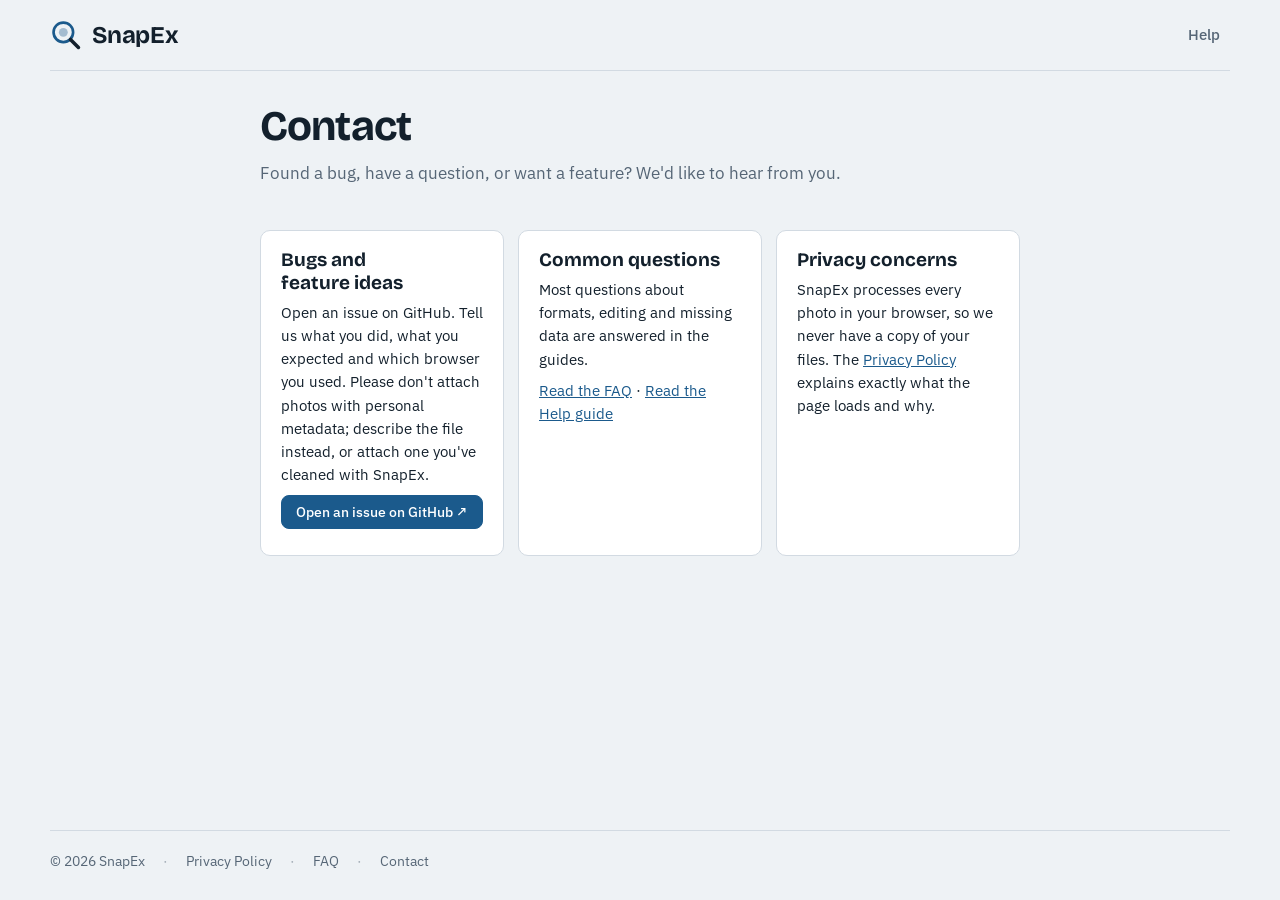
==== contact.html @ 40f89abc "Restructure site: landing page, Help, FAQ, Privacy and Contact pages - Landing with Upload file / Lo" ====
<!doctype html>
<html lang="en">
<head>
<meta charset="utf-8">
<meta name="viewport" content="width=device-width, initial-scale=1, viewport-fit=cover">
<title>Contact — SnapEx</title>
<meta name="description" content="Report a bug, ask a question or suggest a feature for SnapEx.">
<meta name="theme-color" content="#1B5A8C">
<link rel="icon" href="favicon.svg" type="image/svg+xml">
<link rel="preconnect" href="https://fonts.googleapis.com">
<link rel="stylesheet" href="https://fonts.googleapis.com/css2?family=Bricolage+Grotesque:opsz,wght@12..96,500;12..96,700&family=IBM+Plex+Sans:wght@400;500;600&family=IBM+Plex+Mono:wght@400;500&display=swap">
<link rel="stylesheet" href="styles.css">
</head>
<body>
<header class="top wrap">
  <a class="brand" href="/" aria-label="SnapEx home">
    <svg class="mark" viewBox="0 0 36 36" aria-hidden="true"><circle cx="15" cy="15" r="11" fill="none" stroke="var(--accent)" stroke-width="3"/><circle cx="15" cy="15" r="5" fill="var(--accent)" opacity=".35"/><path d="M23 23l9 9" stroke="var(--ink)" stroke-width="4" stroke-linecap="round"/></svg>
    <span>SnapEx</span>
  </a>
  <nav class="nav"><a href="/help">Help</a></nav>
</header>

<main class="wrap narrow doc">
  <h1>Contact</h1>
  <p class="lede">Found a bug, have a question, or want a feature? We'd like to hear from you.</p>

  <div class="cards">
    <div class="card">
      <h2>Bugs and feature ideas</h2>
      <p>Open an issue on GitHub. Tell us what you did, what you expected and which browser you used. Please don't attach photos with personal metadata; describe the file instead, or attach one you've cleaned with SnapEx.</p>
      <p><a class="btn primary" href="https://github.com/AlexPhilip01/snapex/issues/new" target="_blank" rel="noopener">Open an issue on GitHub ↗</a></p>
    </div>
    <div class="card">
      <h2>Common questions</h2>
      <p>Most questions about formats, editing and missing data are answered in the guides.</p>
      <p><a href="/faq">Read the FAQ</a> · <a href="/help">Read the Help guide</a></p>
    </div>
    <div class="card">
      <h2>Privacy concerns</h2>
      <p>SnapEx processes every photo in your browser, so we never have a copy of your files. The <a href="/privacy">Privacy Policy</a> explains exactly what the page loads and why.</p>
    </div>
  </div>
</main>

<footer class="foot wrap">
  <span>© 2026 SnapEx</span>
  <span class="sep">·</span><a href="/privacy">Privacy Policy</a>
  <span class="sep">·</span><a href="/faq">FAQ</a>
  <span class="sep">·</span><a href="/contact" aria-current="page">Contact</a>
</footer>
</body>
</html>
---- styles.css ----
/* SnapEx — shared styles for every page.
   Palette: cool lab-grey paper, cyanotype blue accent, camera-LCD readout. */
:root{
  --paper:#EEF2F5; --surface:#FFFFFF; --sunk:#E3E9EE; --ink:#13202C; --muted:#566676; --line:#D2DAE2;
  --accent:#1B5A8C; --accent-ink:#FFFFFF; --accent-soft:#DCEAF6;
  --warn:#9A4A08; --warn-bg:#FCEEDD; --ok:#1C6E48; --ok-bg:#DFF2E8;
  --high:#A32222; --high-bg:#FBE4E4; --med:#9A4A08; --med-bg:#FCEEDD; --low:#3E5568; --low-bg:#E6ECF1;
  --lcd:#13202C; --lcd-ink:#E9F1F7; --lcd-dim:#8EA3B5;
  --f-display:"Bricolage Grotesque", "Avenir Next", "Segoe UI", system-ui, sans-serif;
  --f-body:"IBM Plex Sans", "Segoe UI", system-ui, -apple-system, sans-serif;
  --f-mono:"IBM Plex Mono", ui-monospace, "SFMono-Regular", Menlo, Consolas, monospace;
  --r:10px;
  color-scheme:light;
}
@media (prefers-color-scheme: dark){:root{
  --paper:#0D141B; --surface:#151F29; --sunk:#1B2733; --ink:#E2E9EF; --muted:#90A1B1; --line:#263543;
  --accent:#73B4E9; --accent-ink:#071420; --accent-soft:#18324A;
  --warn:#F2A660; --warn-bg:#2C1E10; --ok:#63C996; --ok-bg:#122A1F;
  --high:#F28B8B; --high-bg:#341616; --med:#F2A660; --med-bg:#2C1E10; --low:#A9BCCC; --low-bg:#1E2B37;
  --lcd:#070C11; --lcd-ink:#E9F1F7; --lcd-dim:#7D92A4; color-scheme:dark;
}}
*{box-sizing:border-box}
[hidden]{display:none!important}
img{max-width:100%}
html,body{min-height:100%}
body{margin:0;background:var(--paper);color:var(--ink);font:15px/1.55 var(--f-body);display:flex;flex-direction:column;min-height:100vh;
  padding-left:max(16px, env(safe-area-inset-left, 0px));padding-right:max(16px, env(safe-area-inset-right, 0px));padding-block:env(safe-area-inset-top, 0px) 0}
main{flex:1}
.wrap{max-width:1180px;margin:0 auto;width:100%}
.narrow{max-width:760px}
a{color:var(--accent)}
button,input,textarea{font:inherit;color:inherit}
:focus-visible{outline:2px solid var(--accent);outline-offset:2px}

/* header & footer */
.top{display:flex;align-items:center;justify-content:space-between;gap:12px 24px;padding-block:18px;border-bottom:1px solid var(--line);margin-bottom:32px}
.brand{display:flex;align-items:center;gap:10px;text-decoration:none;color:var(--ink);min-width:0}
.mark{width:32px;height:32px;flex:none}
.brand span{font:700 24px/1 var(--f-display);letter-spacing:-.01em}
.nav{display:flex;gap:4px}
.nav a{color:var(--muted);text-decoration:none;font-weight:500;font-size:14.5px;padding:6px 10px;border-radius:6px}
.nav a:hover,.nav a[aria-current="page"]{color:var(--ink);background:var(--sunk)}
.foot{margin-top:56px;padding-block:20px 28px;border-top:1px solid var(--line);color:var(--muted);font-size:13.5px;display:flex;flex-wrap:wrap;gap:6px 18px;align-items:center}
.foot a{color:var(--muted);text-decoration:none}
.foot a:hover{color:var(--ink);text-decoration:underline}
.foot .sep{opacity:.5}

/* buttons */
.btn{display:inline-flex;align-items:center;gap:8px;border:1px solid var(--line);background:var(--surface);border-radius:8px;padding:8px 14px;font-weight:500;font-size:14px;cursor:pointer;line-height:1.2;text-decoration:none;color:var(--ink)}
.btn:hover{border-color:var(--accent)}
.btn.primary{background:var(--accent);color:var(--accent-ink);border-color:var(--accent)}
.btn.primary:hover{filter:brightness(1.08)}
.btn.danger{color:var(--warn)}
.btn.ghost{background:transparent}
.btn:disabled{opacity:.45;cursor:not-allowed}
.btn svg{width:16px;height:16px;flex:none}
@media (prefers-reduced-motion: no-preference){.btn,.drop,.feature{transition:border-color .15s, box-shadow .15s, filter .15s, background-color .15s}}

/* landing */
.hero{max-width:760px;margin:8px auto 28px;text-align:center}
.hero h1{font:700 clamp(30px,5vw,46px)/1.08 var(--f-display);letter-spacing:-.02em;margin:0 0 14px;text-wrap:balance}
.hero p{margin:0 auto;color:var(--muted);font-size:17px;max-width:58ch;text-wrap:balance}
.loader{max-width:760px;margin:0 auto;background:var(--surface);border:1px solid var(--line);border-radius:14px;padding:8px}
.tabs{display:flex;gap:4px;padding:4px;background:var(--sunk);border-radius:10px;margin-bottom:8px}
.tabs button{flex:1;border:0;background:transparent;border-radius:7px;padding:9px 12px;font-weight:600;font-size:14px;color:var(--muted);cursor:pointer}
.tabs button[aria-selected="true"]{background:var(--surface);color:var(--ink);box-shadow:0 1px 2px #0000001a}
.drop{display:grid;place-items:center;text-align:center;gap:6px;min-height:260px;border:2px dashed var(--line);border-radius:10px;padding:32px 20px;cursor:pointer}
.drop:hover,.drop.drag{border-color:var(--accent);background:var(--accent-soft)}
.drop svg{width:44px;height:44px;color:var(--accent)}
.drop h2{margin:6px 0 0;font:700 22px var(--f-display)}
.drop p{margin:0;color:var(--muted)}
.drop small{color:var(--muted);font-size:12.5px;margin-top:6px}
.urlpane{min-height:260px;display:flex;flex-direction:column;justify-content:center;gap:12px;padding:24px 20px}
.urlpane label{font-weight:600}
.urlrow{display:flex;gap:8px;flex-wrap:wrap}
.urlrow input{flex:1 1 260px;min-width:0;border:1px solid var(--line);background:var(--paper);border-radius:8px;padding:10px 12px}
.sample{text-align:center;margin:14px 0 0;font-size:14px;color:var(--muted)}
.linkbtn{border:0;background:none;padding:0;color:var(--accent);font-weight:600;cursor:pointer;text-decoration:underline;text-underline-offset:2px}
.features{max-width:960px;margin:40px auto 0;display:grid;grid-template-columns:repeat(3,minmax(0,1fr));gap:16px}
@media (max-width:760px){.features{grid-template-columns:minmax(0,1fr)}}
.feature{background:var(--surface);border:1px solid var(--line);border-radius:var(--r);padding:20px}
.feature svg{width:28px;height:28px;color:var(--accent)}
.feature h3{margin:10px 0 4px;font:700 18px var(--f-display)}
.feature p{margin:0;color:var(--muted);font-size:14.5px}

/* workspace */
.workbar{display:flex;flex-wrap:wrap;align-items:center;justify-content:space-between;gap:10px;margin-bottom:20px}
.workbar h1{margin:0;font:700 22px var(--f-display)}
.bench{display:grid;grid-template-columns:minmax(0,340px) minmax(0,1fr);gap:28px;align-items:start}
@media (max-width:860px){.bench{grid-template-columns:minmax(0,1fr)}}
.side{display:flex;flex-direction:column;gap:16px;position:sticky;top:calc(env(safe-area-inset-top, 0px) + 16px)}
@media (max-width:860px){.side{position:static}}
.detail{display:flex;flex-direction:column;gap:18px;min-width:0}
.print{margin:0;background:var(--surface);border:1px solid var(--line);border-radius:var(--r);padding:10px}
.frame{aspect-ratio:4/3;max-width:100%;background:var(--sunk);border-radius:6px;display:grid;place-items:center;overflow:hidden}
.frame img{width:100%;height:100%;object-fit:contain}
.noprev{color:var(--muted);font-size:13px;padding:16px;text-align:center}
.print figcaption{display:flex;align-items:center;gap:8px;padding:10px 4px 2px;min-width:0}
.fname{font:500 13.5px var(--f-mono);overflow:hidden;text-overflow:ellipsis;white-space:nowrap;min-width:0}
.tag{flex:none;font:600 10.5px/1 var(--f-body);letter-spacing:.08em;text-transform:uppercase;padding:4px 7px;border-radius:4px;background:var(--accent-soft);color:var(--accent)}
.facts{display:grid;grid-template-columns:auto 1fr;gap:6px 14px;margin:0;padding:14px 16px;background:var(--surface);border:1px solid var(--line);border-radius:var(--r);font-size:13.5px}
.facts dt{color:var(--muted)}
.facts dd{margin:0;font-family:var(--f-mono);font-variant-numeric:tabular-nums;text-align:right;min-width:0;overflow-wrap:anywhere}
.actions{display:flex;flex-wrap:wrap;gap:8px}
.actions .btn{flex:1 1 140px;justify-content:center}
.note{font-size:13px;color:var(--muted);margin:0}
.status{font-size:13.5px;padding:10px 12px;border-radius:8px;background:var(--ok-bg);color:var(--ok)}
.status.warn{background:var(--warn-bg);color:var(--warn)}
.check{display:flex;gap:8px;align-items:center;font-size:14px}
.panel{background:var(--surface);border:1px solid var(--line);border-radius:var(--r);padding:16px;display:flex;flex-direction:column;gap:12px}
.panel h2{margin:0;font:700 17px var(--f-display)}
.editor{border-color:var(--accent)}
.field{display:flex;flex-direction:column;gap:4px}
.field label{font-size:12px;font-weight:600;letter-spacing:.04em;text-transform:uppercase;color:var(--muted)}
.field input{border:1px solid var(--line);background:var(--paper);border-radius:6px;padding:7px 10px;font-family:var(--f-mono);font-size:13.5px;width:100%}
.field input:invalid{border-color:var(--warn)}
.row2{display:grid;grid-template-columns:1fr 1fr;gap:10px}
@media (max-width:420px){.row2{grid-template-columns:1fr}}

/* LCD readout */
.lcd{background:var(--lcd);color:var(--lcd-ink);border-radius:14px;padding:18px 20px 16px}
.lcd-stats{display:grid;grid-template-columns:repeat(4,minmax(0,1fr))}
.stat{padding:2px 14px;border-left:1px solid #ffffff22;min-width:0}
.stat:first-child{border-left:0;padding-left:0}
.stat b{display:block;font:500 clamp(20px,3.4vw,32px)/1.1 var(--f-mono);font-variant-numeric:tabular-nums;white-space:nowrap;overflow:hidden;text-overflow:ellipsis}
.stat span{display:block;font-size:11px;letter-spacing:.12em;text-transform:uppercase;color:var(--lcd-dim);margin-top:4px}
@media (max-width:520px){.lcd-stats{grid-template-columns:repeat(2,minmax(0,1fr));row-gap:14px}.stat:nth-child(3){border-left:0;padding-left:0}}
.lcd-line{margin-top:16px;padding-top:12px;border-top:1px solid #ffffff22;display:flex;flex-wrap:wrap;gap:6px 22px;font-size:13.5px}
.lcd-line div{min-width:0}
.lcd-line em{font-style:normal;color:var(--lcd-dim);margin-right:6px}
.lcd.empty .stat b{color:var(--lcd-dim)}

/* privacy analysis */
.risk-head{display:flex;align-items:baseline;justify-content:space-between;gap:10px;flex-wrap:wrap}
.risk-score{font:600 13px/1 var(--f-body)!important;letter-spacing:0!important;text-transform:none!important;padding:6px 12px!important;border-radius:999px!important}
.risks{list-style:none;margin:0;padding:0;display:flex;flex-direction:column}
.risks li{display:grid;grid-template-columns:72px minmax(0,1fr);gap:12px;align-items:baseline;padding:9px 0;border-top:1px solid var(--line);font-size:14px}
.risks li:first-child{border-top:0}
.risks li span:last-child{min-width:0;overflow-wrap:anywhere}
.lvl{font:600 10.5px/1 var(--f-body);letter-spacing:.08em;text-transform:uppercase;padding:5px 0;border-radius:4px;text-align:center}
.lvl.high{background:var(--high-bg);color:var(--high)}
.lvl.medium{background:var(--med-bg);color:var(--med)}
.lvl.low{background:var(--low-bg);color:var(--low)}
.lvl.none{background:var(--ok-bg);color:var(--ok)}
.risks small{display:block;color:var(--muted);font-size:12.5px}

/* map & thumbnail */
.map{height:260px;border-radius:8px;overflow:hidden;background:var(--sunk);z-index:0}
.coords{display:flex;flex-wrap:wrap;gap:6px 16px;font:13px var(--f-mono);color:var(--muted)}
.thumbrow{display:flex;gap:16px;align-items:flex-start;flex-wrap:wrap}
.thumbbox{width:160px;max-width:100%;aspect-ratio:4/3;background:var(--sunk);border-radius:6px;display:grid;place-items:center;overflow:hidden;flex:none}
.thumbbox img{width:100%;height:100%;object-fit:contain}
.thumbinfo{flex:1 1 200px;min-width:0;display:flex;flex-direction:column;gap:10px}

/* tag tables */
.toolbar{display:flex;flex-wrap:wrap;gap:8px;align-items:center}
.search{flex:1 1 220px;position:relative;min-width:0}
.search input{width:100%;border:1px solid var(--line);background:var(--surface);border-radius:8px;padding:8px 12px 8px 34px}
.search svg{position:absolute;left:11px;top:50%;transform:translateY(-50%);width:15px;height:15px;color:var(--muted)}
.count{font:12.5px var(--f-mono);color:var(--muted)}
.group{background:var(--surface);border:1px solid var(--line);border-radius:var(--r);overflow:hidden}
.group summary{list-style:none;cursor:pointer;display:flex;align-items:baseline;gap:10px;padding:13px 16px}
.group summary::-webkit-details-marker{display:none}
.group summary h3{margin:0;font:700 16px var(--f-display)}
.group summary .src{font:12px var(--f-mono);color:var(--muted)}
.group summary .n{margin-left:auto;font:12px var(--f-mono);color:var(--muted)}
.group summary::after{content:"";width:8px;height:8px;border-right:1.5px solid var(--muted);border-bottom:1.5px solid var(--muted);transform:rotate(45deg) translateY(-3px);margin-left:4px}
.group[open] summary::after{transform:rotate(-135deg) translateY(-1px)}
.tbl{overflow-x:auto;border-top:1px solid var(--line)}
table{width:100%;border-collapse:collapse;font-size:13.5px}
td{padding:7px 16px;vertical-align:top;border-top:1px solid var(--line)}
tr:first-child td{border-top:0}
td.k{width:38%;color:var(--muted);overflow-wrap:anywhere}
td.v{font-family:var(--f-mono);font-size:13px;overflow-wrap:anywhere;white-space:pre-wrap}
.blank{padding:28px 20px;text-align:center;color:var(--muted);background:var(--surface);border:1px dashed var(--line);border-radius:var(--r)}
.blank strong{display:block;color:var(--ink);font:700 18px var(--f-display);margin-bottom:4px}

/* overlay & toast */
.overlay{position:fixed;inset:0;z-index:2000;display:grid;place-items:center;background:color-mix(in srgb, var(--paper) 82%, transparent);backdrop-filter:blur(3px)}
.overlay div{border:2px dashed var(--accent);border-radius:16px;padding:40px 48px;font:700 22px var(--f-display);color:var(--accent);background:var(--surface)}
.toast{position:fixed;left:50%;bottom:calc(20px + env(safe-area-inset-bottom, 0px));transform:translateX(-50%);z-index:2100;background:var(--ink);color:var(--paper);padding:10px 16px;border-radius:8px;font-size:14px;max-width:calc(100% - 32px)}

/* content pages */
.doc h1{font:700 clamp(30px,4.6vw,42px)/1.1 var(--f-display);letter-spacing:-.02em;margin:0 0 10px;text-wrap:balance}
.doc .lede{color:var(--muted);font-size:17px;margin:0 0 32px;max-width:62ch}
.doc h2{font:700 24px/1.2 var(--f-display);margin:40px 0 12px;padding-top:20px;border-top:1px solid var(--line);text-wrap:balance}
.doc h3{font:700 17px/1.3 var(--f-display);margin:24px 0 6px}
.doc p,.doc li{max-width:66ch}
.doc ul,.doc ol{padding-left:22px}
.doc li{margin:4px 0}
.doc code{font:13px var(--f-mono);background:var(--sunk);padding:1px 5px;border-radius:4px}
.toc{display:flex;flex-wrap:wrap;gap:8px;margin:0 0 8px;padding:0;list-style:none}
.toc a{display:inline-block;padding:5px 11px;border:1px solid var(--line);border-radius:999px;text-decoration:none;font-size:13.5px;color:var(--ink);background:var(--surface)}
.toc a:hover{border-color:var(--accent)}
.faq details{background:var(--surface);border:1px solid var(--line);border-radius:var(--r);margin:10px 0}
.faq summary{cursor:pointer;padding:14px 18px;font:700 17px/1.3 var(--f-display);list-style:none;display:flex;justify-content:space-between;gap:12px}
.faq summary::-webkit-details-marker{display:none}
.faq summary::after{content:"+";font:400 22px/1 var(--f-body);color:var(--muted)}
.faq details[open] summary::after{content:"–"}
.faq .ans{padding:0 18px 14px;color:var(--ink)}
.faq .ans p{margin:0 0 10px}
.card{background:var(--surface);border:1px solid var(--line);border-radius:var(--r);padding:18px 20px;margin:12px 0}
.card h2{border:0;padding:0;margin:0 0 6px;font-size:19px}
.card p{margin:0 0 8px}
.cards{display:grid;grid-template-columns:repeat(auto-fit,minmax(220px,1fr));gap:14px}
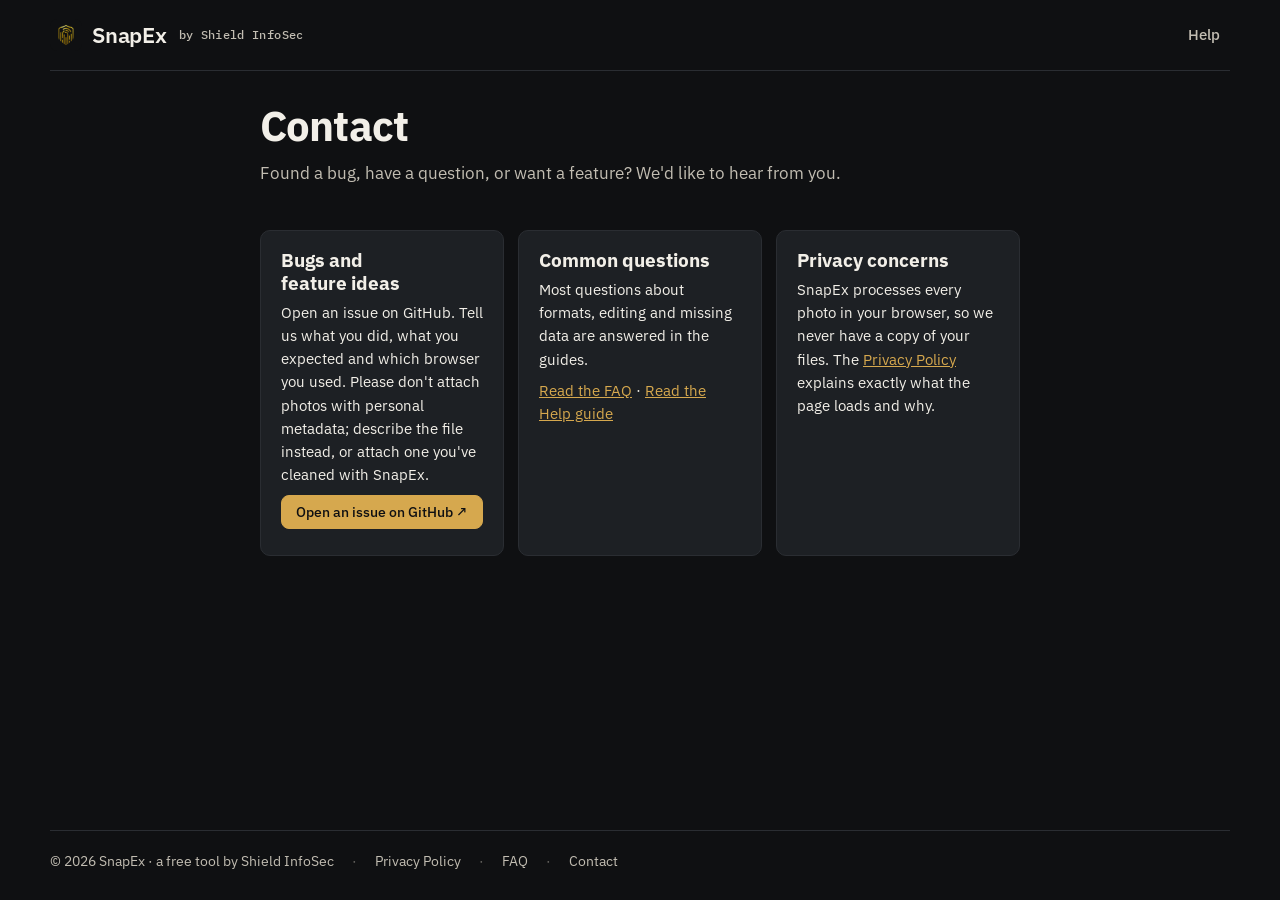
==== commit 3556e087: "Retheme SnapEx to Shield InfoSec dark/gold theme; add logo and tab icons Co-Authored-By: Claude Sonn" ====
--- a/contact.html
+++ b/contact.html
@@ -5,17 +5,19 @@
 <meta name="viewport" content="width=device-width, initial-scale=1, viewport-fit=cover">
 <title>Contact — SnapEx</title>
 <meta name="description" content="Report a bug, ask a question or suggest a feature for SnapEx.">
-<meta name="theme-color" content="#1B5A8C">
-<link rel="icon" href="favicon.svg" type="image/svg+xml">
+<meta name="theme-color" content="#0f1012">
+<link rel="icon" href="/favicon.ico" sizes="48x48">
+<link rel="icon" type="image/png" href="/favicon.png" sizes="192x192">
+<link rel="apple-touch-icon" href="/apple-touch-icon.png">
 <link rel="preconnect" href="https://fonts.googleapis.com">
-<link rel="stylesheet" href="https://fonts.googleapis.com/css2?family=Bricolage+Grotesque:opsz,wght@12..96,500;12..96,700&family=IBM+Plex+Sans:wght@400;500;600&family=IBM+Plex+Mono:wght@400;500&display=swap">
+<link rel="stylesheet" href="https://fonts.googleapis.com/css2?family=IBM+Plex+Sans:wght@400;500;600;700&family=IBM+Plex+Mono:wght@400;500&display=swap">
 <link rel="stylesheet" href="styles.css">
 </head>
 <body>
 <header class="top wrap">
   <a class="brand" href="/" aria-label="SnapEx home">
-    <svg class="mark" viewBox="0 0 36 36" aria-hidden="true"><circle cx="15" cy="15" r="11" fill="none" stroke="var(--accent)" stroke-width="3"/><circle cx="15" cy="15" r="5" fill="var(--accent)" opacity=".35"/><path d="M23 23l9 9" stroke="var(--ink)" stroke-width="4" stroke-linecap="round"/></svg>
-    <span>SnapEx</span>
+    <img class="mark" src="/favicon.png" alt="" width="32" height="32">
+    <span>SnapEx</span><small>by Shield InfoSec</small>
   </a>
   <nav class="nav"><a href="/help">Help</a></nav>
 </header>
@@ -43,7 +45,7 @@
 </main>
 
 <footer class="foot wrap">
-  <span>© 2026 SnapEx</span>
+  <span>© 2026 SnapEx · a free tool by <a href="https://www.shieldsecurity.co.in/" rel="noopener">Shield InfoSec</a></span>
   <span class="sep">·</span><a href="/privacy">Privacy Policy</a>
   <span class="sep">·</span><a href="/faq">FAQ</a>
   <span class="sep">·</span><a href="/contact" aria-current="page">Contact</a>
--- a/styles.css
+++ b/styles.css
@@ -1,24 +1,16 @@
-/* SnapEx — shared styles for every page.
-   Palette: cool lab-grey paper, cyanotype blue accent, camera-LCD readout. */
+/* SnapEx — shared styles. Shield InfoSec theme: ink background, gold signal accent, IBM Plex. */
 :root{
-  --paper:#EEF2F5; --surface:#FFFFFF; --sunk:#E3E9EE; --ink:#13202C; --muted:#566676; --line:#D2DAE2;
-  --accent:#1B5A8C; --accent-ink:#FFFFFF; --accent-soft:#DCEAF6;
-  --warn:#9A4A08; --warn-bg:#FCEEDD; --ok:#1C6E48; --ok-bg:#DFF2E8;
-  --high:#A32222; --high-bg:#FBE4E4; --med:#9A4A08; --med-bg:#FCEEDD; --low:#3E5568; --low-bg:#E6ECF1;
-  --lcd:#13202C; --lcd-ink:#E9F1F7; --lcd-dim:#8EA3B5;
-  --f-display:"Bricolage Grotesque", "Avenir Next", "Segoe UI", system-ui, sans-serif;
+  --paper:#0f1012; --surface:#1d2024; --sunk:#16181b; --ink:#f2efe8; --muted:#c2bdb2; --line:#2a2d32;
+  --accent:#d6a84e; --accent-ink:#0f1012; --accent-soft:#2a2418;
+  --warn:#ec8b3f; --warn-bg:#2b1f12; --ok:#5cc795; --ok-bg:#12271d;
+  --high:#e5534b; --high-bg:#2a1716; --med:#ec8b3f; --med-bg:#2b1f12; --low:#c2bdb2; --low-bg:#23262b;
+  --lcd:#0a0b0c; --lcd-ink:#f2efe8; --lcd-dim:#8f8a80;
+  --f-display:"IBM Plex Sans", "Segoe UI", system-ui, sans-serif;
   --f-body:"IBM Plex Sans", "Segoe UI", system-ui, -apple-system, sans-serif;
   --f-mono:"IBM Plex Mono", ui-monospace, "SFMono-Regular", Menlo, Consolas, monospace;
   --r:10px;
-  color-scheme:light;
+  color-scheme:dark;
 }
-@media (prefers-color-scheme: dark){:root{
-  --paper:#0D141B; --surface:#151F29; --sunk:#1B2733; --ink:#E2E9EF; --muted:#90A1B1; --line:#263543;
-  --accent:#73B4E9; --accent-ink:#071420; --accent-soft:#18324A;
-  --warn:#F2A660; --warn-bg:#2C1E10; --ok:#63C996; --ok-bg:#122A1F;
-  --high:#F28B8B; --high-bg:#341616; --med:#F2A660; --med-bg:#2C1E10; --low:#A9BCCC; --low-bg:#1E2B37;
-  --lcd:#070C11; --lcd-ink:#E9F1F7; --lcd-dim:#7D92A4; color-scheme:dark;
-}}
 *{box-sizing:border-box}
 [hidden]{display:none!important}
 img{max-width:100%}
@@ -36,7 +28,7 @@
 .top{display:flex;align-items:center;justify-content:space-between;gap:12px 24px;padding-block:18px;border-bottom:1px solid var(--line);margin-bottom:32px}
 .brand{display:flex;align-items:center;gap:10px;text-decoration:none;color:var(--ink);min-width:0}
 .mark{width:32px;height:32px;flex:none}
-.brand span{font:700 24px/1 var(--f-display);letter-spacing:-.01em}
+.brand span{font:600 22px/1 var(--f-display);letter-spacing:-.01em}.brand small{font:500 11.5px/1 var(--f-mono);color:var(--muted);letter-spacing:.03em;margin-left:2px;white-space:nowrap}.mark{border-radius:7px}
 .nav{display:flex;gap:4px}
 .nav a{color:var(--muted);text-decoration:none;font-weight:500;font-size:14.5px;padding:6px 10px;border-radius:6px}
 .nav a:hover,.nav a[aria-current="page"]{color:var(--ink);background:var(--sunk)}
@@ -63,7 +55,7 @@
 .loader{max-width:760px;margin:0 auto;background:var(--surface);border:1px solid var(--line);border-radius:14px;padding:8px}
 .tabs{display:flex;gap:4px;padding:4px;background:var(--sunk);border-radius:10px;margin-bottom:8px}
 .tabs button{flex:1;border:0;background:transparent;border-radius:7px;padding:9px 12px;font-weight:600;font-size:14px;color:var(--muted);cursor:pointer}
-.tabs button[aria-selected="true"]{background:var(--surface);color:var(--ink);box-shadow:0 1px 2px #0000001a}
+.tabs button[aria-selected="true"]{background:var(--accent);color:var(--accent-ink)}
 .drop{display:grid;place-items:center;text-align:center;gap:6px;min-height:260px;border:2px dashed var(--line);border-radius:10px;padding:32px 20px;cursor:pointer}
 .drop:hover,.drop.drag{border-color:var(--accent);background:var(--accent-soft)}
 .drop svg{width:44px;height:44px;color:var(--accent)}
@@ -203,3 +195,4 @@
 .card h2{border:0;padding:0;margin:0 0 6px;font-size:19px}
 .card p{margin:0 0 8px}
 .cards{display:grid;grid-template-columns:repeat(auto-fit,minmax(220px,1fr));gap:14px}
+input[type=checkbox]{accent-color:var(--accent)}
